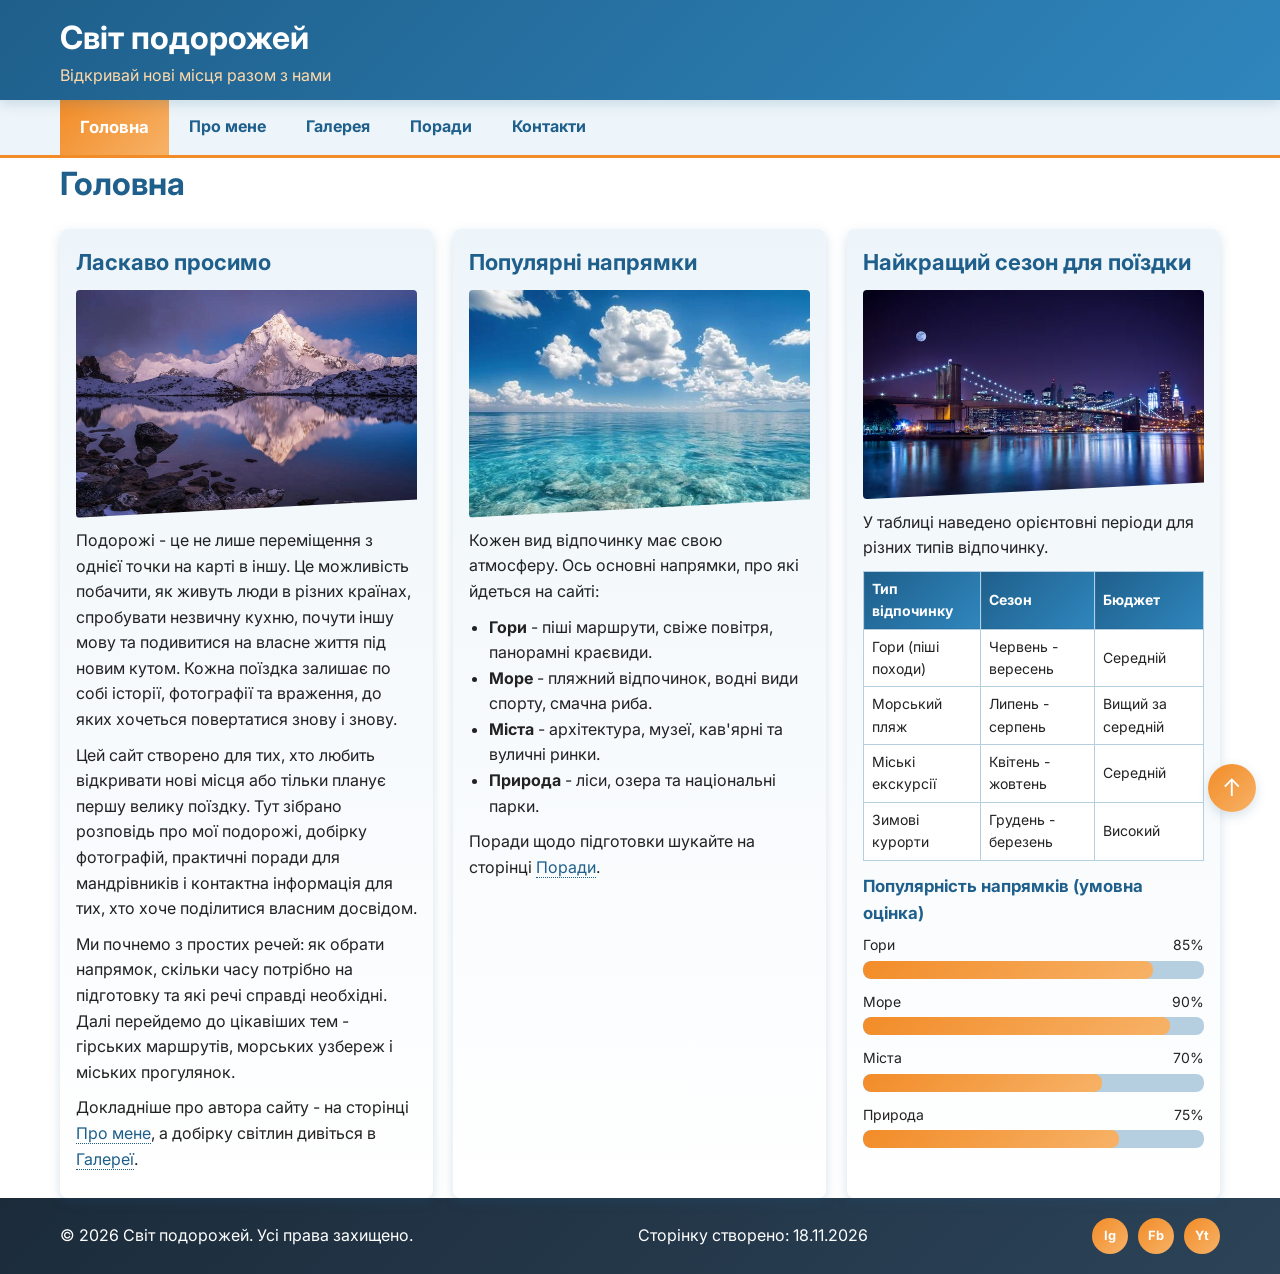
==== index.html @ 8aff6af3 "Add files via upload" ====
<!DOCTYPE html>
<html lang="uk">
<head>
  <meta charset="UTF-8">
  <meta name="viewport" content="width=device-width, initial-scale=1.0">
  <title>Головна - Світ подорожей</title>
  <!-- Підключення шрифту Inter -->
  <link rel="preconnect" href="https://fonts.googleapis.com">
  <link rel="preconnect" href="https://fonts.gstatic.com" crossorigin>
  <link href="https://fonts.googleapis.com/css2?family=Inter:ital,opsz,wght@0,14..32,100..900;1,14..32,100..900&display=swap" rel="stylesheet">
  <link rel="stylesheet" href="css/styles.css">
</head>
<body id="top">
  <!-- Початок шапки -->
  <header>
    <div class="container header-inner">
      <div class="logo">Світ подорожей</div>
      <p class="slogan">Відкривай нові місця разом з нами</p>
    </div>
  </header>
  <!-- Кінець шапки -->

  <!-- Початок навігації -->
  <nav>
    <div class="container">
      <ul class="menu">
          <li><a href="index.html" class="active">Головна</a></li>
          <li><a href="about.html">Про мене</a></li>
          <li><a href="gallery.html">Галерея</a></li>
          <li class="dropdown">
            <a href="tips.html">Поради</a>
            <!-- Випадаюче меню з анімацією висування -->
            <ul class="submenu">
              <li><a href="tips.html#prepare">Підготовка</a></li>
              <li><a href="tips.html#packing">Що взяти</a></li>
              <li><a href="tips.html#budget">Бюджет</a></li>
            </ul>
          </li>
          <li><a href="contacts.html">Контакти</a></li>
      </ul>
    </div>
  </nav>
  <!-- Кінець навігації -->

  <!-- Початок основного контенту -->
  <main class="container">
    <h1>Головна</h1>
    <div class="columns">
      <!-- Блок 1: вступна інформація -->
      <section>
        <h2>Ласкаво просимо</h2>
        <img src="images/mountains.webp" alt="Гірський краєвид на заході сонця">
        <p>Подорожі - це не лише переміщення з однієї точки на карті в іншу. Це можливість побачити, як живуть люди в різних країнах, спробувати незвичну кухню, почути іншу мову та подивитися на власне життя під новим кутом. Кожна поїздка залишає по собі історії, фотографії та враження, до яких хочеться повертатися знову і знову.</p>
        <p>Цей сайт створено для тих, хто любить відкривати нові місця або тільки планує першу велику поїздку. Тут зібрано розповідь про мої подорожі, добірку фотографій, практичні поради для мандрівників і контактна інформація для тих, хто хоче поділитися власним досвідом.</p>
        <p>Ми почнемо з простих речей: як обрати напрямок, скільки часу потрібно на підготовку та які речі справді необхідні. Далі перейдемо до цікавіших тем - гірських маршрутів, морських узбереж і міських прогулянок.</p>
        <p>Докладніше про автора сайту - на сторінці <a href="about.html">Про мене</a>, а добірку світлин дивіться в <a href="gallery.html">Галереї</a>.</p>
      </section>
      <!-- Блок 2: напрямки та приклади -->
      <section>
        <h2>Популярні напрямки</h2>
        <img src="images/sea.webp" alt="Берег моря на заході сонця">
        <p>Кожен вид відпочинку має свою атмосферу. Ось основні напрямки, про які йдеться на сайті:</p>
        <ul>
          <li><strong>Гори</strong> - піші маршрути, свіже повітря, панорамні краєвиди.</li>
          <li><strong>Море</strong> - пляжний відпочинок, водні види спорту, смачна риба.</li>
          <li><strong>Міста</strong> - архітектура, музеї, кав'ярні та вуличні ринки.</li>
          <li><strong>Природа</strong> - ліси, озера та національні парки.</li>
        </ul>
        <p>Поради щодо підготовки шукайте на сторінці <a href="tips.html">Поради</a>.</p>
      </section>
      <!-- Блок 3: додаткова інформація -->
      <section>
        <h2>Найкращий сезон для поїздки</h2>
        <img src="images/city.webp" alt="Нічне місто з вогнями">
        <p>У таблиці наведено орієнтовні періоди для різних типів відпочинку.</p>
        <table>
          <thead>
            <tr><th>Тип відпочинку</th><th>Сезон</th><th>Бюджет</th></tr>
          </thead>
          <tbody>
            <tr><td>Гори (піші походи)</td><td>Червень - вересень</td><td>Середній</td></tr>
            <tr><td>Морський пляж</td><td>Липень - серпень</td><td>Вищий за середній</td></tr>
            <tr><td>Міські екскурсії</td><td>Квітень - жовтень</td><td>Середній</td></tr>
            <tr><td>Зимові курорти</td><td>Грудень - березень</td><td>Високий</td></tr>
          </tbody>
        </table>
        <!-- Прогрес-бари: width з transition -->
        <h3>Популярність напрямків (умовна оцінка)</h3>
        <p class="label"><span>Гори</span><span>85%</span></p>
        <div class="bar"><span style="--w: 85%"></span></div>
        <p class="label"><span>Море</span><span>90%</span></p>
        <div class="bar"><span style="--w: 90%"></span></div>
        <p class="label"><span>Міста</span><span>70%</span></p>
        <div class="bar"><span style="--w: 70%"></span></div>
        <p class="label"><span>Природа</span><span>75%</span></p>
        <div class="bar"><span style="--w: 75%"></span></div>
      </section>
    </div>
  </main>
  <!-- Кінець основного контенту -->

  <!-- Початок футера -->
  <footer>
    <div class="container footer-inner">
      <p>&copy; 2026 Світ подорожей. Усі права захищено.</p>
      <p>Сторінку створено: 18.11.2026</p>
      <p class="social">
        <a class="icon" href="https://www.instagram.com/" target="_blank" rel="noopener" title="Instagram" aria-label="Instagram">Ig</a>
        <a class="icon" href="https://www.facebook.com/" target="_blank" rel="noopener" title="Facebook" aria-label="Facebook">Fb</a>
        <a class="icon" href="https://www.youtube.com/" target="_blank" rel="noopener" title="YouTube" aria-label="YouTube">Yt</a>
      </p>
    </div>
  </footer>
  <!-- Кінець футера -->

  <!-- Кнопка повернення нагору (плавний скролінг через CSS) -->
  <a href="#top" class="back-to-top" title="Нагору" aria-label="Нагору">&uarr;</a>
</body>
</html>
---- css/styles.css ----
/* ===== Змінні: кольори, градієнти, тіні та шрифт ===== */
:root {
  --color-primary: #1f5f8b;
  --color-accent: #f28c28;
  --color-light: #eef5fa;
  --color-dark: #1b2b3a;
  --color-white: #ffffff;
  --color-text: #222222;
  --color-border: #b5cfe0;
  --color-slogan: #ffd9a8;
  --gradient-primary: linear-gradient(135deg, #1f5f8b, #2f86bd);
  --gradient-accent: linear-gradient(135deg, #f28c28, #f7b267);
  --gradient-dark: linear-gradient(135deg, #1b2b3a, #2c4358);
  --shadow: 0 0.25rem 0.75rem rgba(31, 95, 139, 0.18);
  --shadow-hover: 0 0.6rem 1.4rem rgba(31, 95, 139, 0.35);
  --font-family: "Inter", Arial, Helvetica, sans-serif;
}

/* ===== Загальні стилі ===== */
/* Коментар: Плавний скролінг для кнопки "Нагору" та посилань-якорів */
html {
  scroll-behavior: smooth;
  scroll-padding-top: 7rem;
}

/* Скидання відступів */
* {
  box-sizing: border-box;
  margin: 0;
  padding: 0;
}

/* Основний шрифт і кольори беруться зі змінних :root. Відступ зверху дорівнює висоті фіксованої шапки */
body {
  font-family: var(--font-family);
  background-color: var(--color-white);
  color: var(--color-text);
  line-height: 1.6;
  min-height: 100vh;
  padding-top: 6.25rem;
  display: flex;
  flex-direction: column;
}

/* Основний контент займає вільне місце, футер притискається донизу */
main {
  flex: 1;
  width: 100%;
  padding-top: 1.25rem;
  padding-bottom: 1.875rem;
}

/* Контейнер: максимум 1200px (75rem), по центру */
.container {
  max-width: 75rem;
  margin: 0 auto;
  padding: 0 1.25rem;
}

/* ===== Шапка ===== */
/* Коментар: Шапка з фіксованою позицією, градієнтом і тінню */
header {
  position: fixed;
  top: 0;
  left: 0;
  right: 0;
  z-index: 100;
  height: 6.25rem;
  background: var(--gradient-primary);
  color: var(--color-white);
  box-shadow: var(--shadow);
}

.header-inner {
  height: 6.25rem;
  display: flex;
  flex-direction: column;
  justify-content: center;
  align-items: flex-start;
}

/* Коментар: Анімація появи (fade-in) назви сайту та трансформація scale при hover на логотипі */
.logo {
  font-size: 2rem;
  font-weight: bold;
  cursor: default;
  transform-origin: left center;
  -webkit-transition: -webkit-transform 0.3s ease, color 0.3s ease;
  -moz-transition: -moz-transform 0.3s ease, color 0.3s ease;
  transition: transform 0.3s ease, color 0.3s ease;
  -webkit-animation: fadeIn 1.2s ease-out backwards;
  -moz-animation: fadeIn 1.2s ease-out backwards;
  animation: fadeIn 1.2s ease-out backwards;
  will-change: transform;
}

.logo:hover {
  -webkit-transform: scale(1.08);
  -moz-transform: scale(1.08);
  transform: scale(1.08);
  color: var(--color-slogan);
}

.slogan {
  font-size: 1rem;
  color: var(--color-slogan);
  -webkit-animation: fadeIn 2s ease-out backwards;
  -moz-animation: fadeIn 2s ease-out backwards;
  animation: fadeIn 2s ease-out backwards;
}

/* ===== Навігація ===== */
nav {
  position: relative;
  z-index: 50;
  background-color: var(--color-light);
  border-bottom: 0.1875rem solid var(--color-accent);
}

/* Коментар: Горизонтальне меню на flexbox */
.menu {
  list-style: none;
  display: flex;
}

.menu > li {
  position: relative;
}

/* Коментар: Плавні переходи кольору та розміру тексту пунктів меню */
nav a {
  display: block;
  padding: 0.875rem 1.25rem;
  color: var(--color-primary);
  text-decoration: none;
  font-size: 1rem;
  font-weight: bold;
  -webkit-transition: all 0.3s;
  -moz-transition: all 0.3s;
  transition: all 0.3s;
}

nav a:hover,
nav a.active {
  background: var(--gradient-accent);
  color: var(--color-white);
  font-size: 1.05rem;
}

/* Коментар: Dropdown-меню з анімацією висування (translateY) */
.submenu {
  list-style: none;
  position: absolute;
  top: 100%;
  left: 0;
  min-width: 12rem;
  background-color: var(--color-white);
  box-shadow: var(--shadow-hover);
  border-radius: 0 0 0.375rem 0.375rem;
  opacity: 0;
  visibility: hidden;
  -webkit-transform: translateY(-0.75rem);
  -moz-transform: translateY(-0.75rem);
  transform: translateY(-0.75rem);
  -webkit-transition: all 0.3s ease;
  -moz-transition: all 0.3s ease;
  transition: all 0.3s ease;
  will-change: transform, opacity;
}

.dropdown:hover .submenu,
.dropdown:focus-within .submenu {
  opacity: 1;
  visibility: visible;
  -webkit-transform: translateY(0);
  -moz-transform: translateY(0);
  transform: translateY(0);
}

.submenu a {
  font-size: 0.95rem;
  font-weight: normal;
}

/* ===== Основний контент ===== */
h1 {
  color: var(--color-primary);
  margin-bottom: 1.25rem;
}

/* Три колонки через Flexbox */
.columns {
  display: flex;
  gap: 1.25rem;
}

/* Коментар: Блоки-картки: transition для transform і box-shadow при hover */
section {
  flex: 1;
  background: linear-gradient(180deg, var(--color-light), var(--color-white));
  padding: 1rem;
  border-radius: 0.5rem;
  box-shadow: var(--shadow);
  -webkit-transition: -webkit-transform 0.3s ease, box-shadow 0.3s ease;
  -moz-transition: -moz-transform 0.3s ease, box-shadow 0.3s ease;
  transition: transform 0.3s ease, box-shadow 0.3s ease;
  will-change: transform;
}

section:hover {
  -webkit-transform: translateY(-0.3rem);
  -moz-transform: translateY(-0.3rem);
  transform: translateY(-0.3rem);
  box-shadow: var(--shadow-hover);
}

/* Коментар: Блок 1 з'їжджає зліва (slide-in), блоки 2 та 3 плавно з'являються знизу */
.columns section:nth-child(1) {
  -webkit-animation: slideInLeft 0.9s ease-out backwards;
  -moz-animation: slideInLeft 0.9s ease-out backwards;
  animation: slideInLeft 0.9s ease-out backwards;
}

.columns section:nth-child(2) {
  -webkit-animation: fadeUp 0.9s ease-out 0.2s backwards;
  -moz-animation: fadeUp 0.9s ease-out 0.2s backwards;
  animation: fadeUp 0.9s ease-out 0.2s backwards;
}

.columns section:nth-child(3) {
  -webkit-animation: fadeUp 0.9s ease-out 0.4s backwards;
  -moz-animation: fadeUp 0.9s ease-out 0.4s backwards;
  animation: fadeUp 0.9s ease-out 0.4s backwards;
}

section h2 {
  color: var(--color-primary);
  margin-bottom: 0.625rem;
  font-size: 1.375rem;
}

section h3 {
  color: var(--color-primary);
  margin: 0.75rem 0 0.5rem;
  font-size: 1.05rem;
}

section p {
  margin-bottom: 0.625rem;
}

/* Коментар: Зображення - clip-path, filter: blur при завантаженні та rotate/scale при hover */
section img {
  width: 100%;
  height: auto;
  display: block;
  margin-bottom: 0.625rem;
  border-radius: 0.25rem;
  -webkit-clip-path: polygon(0 0, 100% 0, 100% 92%, 0 100%);
  clip-path: polygon(0 0, 100% 0, 100% 92%, 0 100%);
  -webkit-transition: -webkit-transform 0.4s ease, -webkit-clip-path 0.4s ease;
  -moz-transition: -moz-transform 0.4s ease, clip-path 0.4s ease;
  transition: transform 0.4s ease, clip-path 0.4s ease;
  -webkit-animation: unblur 1.2s ease-out backwards;
  -moz-animation: unblur 1.2s ease-out backwards;
  animation: unblur 1.2s ease-out backwards;
  will-change: transform;
}

section img:hover {
  -webkit-transform: scale(1.05) rotate(-1.5deg);
  -moz-transform: scale(1.05) rotate(-1.5deg);
  transform: scale(1.05) rotate(-1.5deg);
  -webkit-clip-path: polygon(0 0, 100% 0, 100% 100%, 0 100%);
  clip-path: polygon(0 0, 100% 0, 100% 100%, 0 100%);
}

section ul,
section ol {
  margin: 0 0 0.625rem 1.25rem;
}

/* Коментар: Посилання в тексті з анімацією підкреслення при hover */
main a {
  color: var(--color-primary);
  text-decoration: none;
  border-bottom: 0.0625rem dotted var(--color-primary);
  background-image: linear-gradient(var(--color-accent), var(--color-accent));
  background-repeat: no-repeat;
  background-position: 0 100%;
  background-size: 0 0.125rem;
  -webkit-transition: background-size 0.3s ease, color 0.3s ease;
  -moz-transition: background-size 0.3s ease, color 0.3s ease;
  transition: background-size 0.3s ease, color 0.3s ease;
}

main a:hover {
  background-size: 100% 0.125rem;
  color: var(--color-accent);
}

/* ===== Таблиці ===== */
table {
  width: 100%;
  border-collapse: collapse;
  background-color: var(--color-white);
  margin-bottom: 0.625rem;
}

th,
td {
  border: 0.0625rem solid var(--color-border);
  padding: 0.375rem 0.5rem;
  text-align: left;
  font-size: 0.875rem;
}

th {
  background: var(--gradient-primary);
  color: var(--color-white);
}

/* Коментар: Підсвічування рядка таблиці */
td {
  -webkit-transition: background-color 0.3s ease;
  -moz-transition: background-color 0.3s ease;
  transition: background-color 0.3s ease;
}

tr:hover td {
  background-color: var(--color-slogan);
}

/* ===== Прогрес-бари ===== */
/* Коментар: Ширина смуги анімується keyframes при завантаженні, а при hover плавно змінюється через transition: width */
.label {
  display: flex;
  justify-content: space-between;
  font-size: 0.875rem;
  margin-bottom: 0.25rem;
}

.bar {
  height: 1.125rem;
  background-color: var(--color-border);
  border-radius: 0.5rem;
  overflow: hidden;
  margin-bottom: 0.75rem;
}

.bar span {
  display: block;
  height: 100%;
  width: var(--w);
  background: var(--gradient-accent);
  border-radius: 0.5rem;
  -webkit-transition: width 0.8s ease;
  -moz-transition: width 0.8s ease;
  transition: width 0.8s ease;
  -webkit-animation: growBar 1.6s ease-out backwards;
  -moz-animation: growBar 1.6s ease-out backwards;
  animation: growBar 1.6s ease-out backwards;
  will-change: width;
}

.bar:hover span {
  width: calc(var(--w) + 8%);
}

/* ===== Акордеон (без JavaScript) ===== */
/* Коментар: Анімація висоти через max-height та приховані checkbox */
.accordion input {
  position: absolute;
  opacity: 0;
  width: 0;
  height: 0;
}

.accordion label {
  display: block;
  margin-top: 0.5rem;
  padding: 0.6rem 0.8rem;
  background: var(--gradient-primary);
  color: var(--color-white);
  font-weight: bold;
  font-size: 0.9rem;
  border-radius: 0.3rem;
  cursor: pointer;
  -webkit-transition: all 0.3s ease;
  -moz-transition: all 0.3s ease;
  transition: all 0.3s ease;
}

.accordion label:hover {
  padding-left: 1.2rem;
  background: var(--gradient-accent);
}

.accordion input:focus + label {
  outline: 0.125rem solid var(--color-accent);
}

.acc-content {
  max-height: 0;
  overflow: hidden;
  padding: 0 0.8rem;
  background-color: var(--color-white);
  -webkit-transition: max-height 0.4s ease, padding 0.4s ease;
  -moz-transition: max-height 0.4s ease, padding 0.4s ease;
  transition: max-height 0.4s ease, padding 0.4s ease;
}

.accordion input:checked + label + .acc-content {
  max-height: 12rem;
  padding: 0.6rem 0.8rem 0.1rem;
}

/* ===== Форма ===== */
label {
  display: block;
  margin-top: 0.5rem;
  font-weight: bold;
}

input,
textarea {
  width: 100%;
  padding: 0.5rem;
  border: 0.0625rem solid var(--color-border);
  border-radius: 0.25rem;
  font-family: var(--font-family);
  -webkit-transition: border-color 0.3s ease, box-shadow 0.3s ease;
  -moz-transition: border-color 0.3s ease, box-shadow 0.3s ease;
  transition: border-color 0.3s ease, box-shadow 0.3s ease;
}

input:focus,
textarea:focus {
  outline: none;
  border-color: var(--color-accent);
  box-shadow: 0 0 0 0.2rem rgba(242, 140, 40, 0.3);
}

/* Коментар: Анімація кнопки відправки - пульсація (keyframes) та збільшення при hover */
button {
  font-family: var(--font-family);
  margin-top: 0.75rem;
  padding: 0.65rem 1.5rem;
  background: var(--gradient-primary);
  color: var(--color-white);
  border: none;
  border-radius: 0.25rem;
  cursor: pointer;
  font-size: 1rem;
  -webkit-animation: pulse 2.4s ease-in-out infinite;
  -moz-animation: pulse 2.4s ease-in-out infinite;
  animation: pulse 2.4s ease-in-out infinite;
  -webkit-transition: all 0.3s ease;
  -moz-transition: all 0.3s ease;
  transition: all 0.3s ease;
  will-change: transform;
}

button:hover {
  background: var(--gradient-accent);
  -webkit-transform: translateY(-0.15rem) scale(1.06);
  -moz-transform: translateY(-0.15rem) scale(1.06);
  transform: translateY(-0.15rem) scale(1.06);
}

button:active {
  -webkit-transform: scale(0.96);
  -moz-transform: scale(0.96);
  transform: scale(0.96);
}

/* ===== Футер ===== */
footer {
  background: var(--gradient-dark);
  color: var(--color-white);
  padding: 1.25rem 0;
}

.footer-inner {
  display: flex;
  justify-content: space-between;
  align-items: center;
  flex-wrap: wrap;
  gap: 0.625rem;
}

/* Коментар: Соціальні іконки з анімацією підстрибування (bounce) при hover */
.social {
  display: flex;
  gap: 0.625rem;
}

.icon {
  display: flex;
  align-items: center;
  justify-content: center;
  width: 2.25rem;
  height: 2.25rem;
  border-radius: 50%;
  background: var(--gradient-accent);
  color: var(--color-white);
  font-size: 0.8rem;
  font-weight: bold;
  text-decoration: none;
  will-change: transform;
}

.icon:hover {
  -webkit-animation: bounce 0.6s ease infinite;
  -moz-animation: bounce 0.6s ease infinite;
  animation: bounce 0.6s ease infinite;
}

/* Коментар: Кнопка "Нагору" з фіксованою позицією */
.back-to-top {
  position: fixed;
  right: 1.5rem;
  bottom: 5.5rem;
  z-index: 90;
  display: flex;
  align-items: center;
  justify-content: center;
  width: 3rem;
  height: 3rem;
  border-radius: 50%;
  background: var(--gradient-accent);
  color: var(--color-white);
  font-size: 1.5rem;
  text-decoration: none;
  box-shadow: var(--shadow);
  -webkit-transition: all 0.3s ease;
  -moz-transition: all 0.3s ease;
  transition: all 0.3s ease;
  will-change: transform;
}

.back-to-top:hover {
  -webkit-transform: translateY(-0.25rem) scale(1.12);
  -moz-transform: translateY(-0.25rem) scale(1.12);
  transform: translateY(-0.25rem) scale(1.12);
  box-shadow: var(--shadow-hover);
}

/* ===== Ключові кадри (@keyframes) ===== */
/* Коментар: Поява з прозорості */
@-webkit-keyframes fadeIn {
  from {
    opacity: 0;
  }
  to {
    opacity: 1;
  }
}

@-moz-keyframes fadeIn {
  from {
    opacity: 0;
  }
  to {
    opacity: 1;
  }
}

@keyframes fadeIn {
  from {
    opacity: 0;
  }
  to {
    opacity: 1;
  }
}

/* Коментар: Блок 1 з'їжджає зліва */
@-webkit-keyframes slideInLeft {
  from {
    opacity: 0;
    -webkit-transform: translateX(-3rem);
  }
  to {
    opacity: 1;
    -webkit-transform: translateX(0);
  }
}

@-moz-keyframes slideInLeft {
  from {
    opacity: 0;
    -moz-transform: translateX(-3rem);
  }
  to {
    opacity: 1;
    -moz-transform: translateX(0);
  }
}

@keyframes slideInLeft {
  from {
    opacity: 0;
    transform: translateX(-3rem);
  }
  to {
    opacity: 1;
    transform: translateX(0);
  }
}

/* Коментар: Блоки 2 та 3 підіймаються знизу */
@-webkit-keyframes fadeUp {
  from {
    opacity: 0;
    -webkit-transform: translateY(2rem);
  }
  to {
    opacity: 1;
    -webkit-transform: translateY(0);
  }
}

@-moz-keyframes fadeUp {
  from {
    opacity: 0;
    -moz-transform: translateY(2rem);
  }
  to {
    opacity: 1;
    -moz-transform: translateY(0);
  }
}

@keyframes fadeUp {
  from {
    opacity: 0;
    transform: translateY(2rem);
  }
  to {
    opacity: 1;
    transform: translateY(0);
  }
}

/* Коментар: Зображення стають чіткими після завантаження */
@-webkit-keyframes unblur {
  from {
    -webkit-filter: blur(0.5rem);
  }
  to {
    -webkit-filter: blur(0);
  }
}

@-moz-keyframes unblur {
  from {
    filter: blur(0.5rem);
  }
  to {
    filter: blur(0);
  }
}

@keyframes unblur {
  from {
    filter: blur(0.5rem);
  }
  to {
    filter: blur(0);
  }
}

/* Коментар: Заповнення прогрес-бара */
@-webkit-keyframes growBar {
  from {
    width: 0;
  }
}

@-moz-keyframes growBar {
  from {
    width: 0;
  }
}

@keyframes growBar {
  from {
    width: 0;
  }
}

/* Коментар: Підстрибування іконок */
@-webkit-keyframes bounce {
  0%,
  100% {
    -webkit-transform: translateY(0);
  }
  50% {
    -webkit-transform: translateY(-0.5rem);
  }
}

@-moz-keyframes bounce {
  0%,
  100% {
    -moz-transform: translateY(0);
  }
  50% {
    -moz-transform: translateY(-0.5rem);
  }
}

@keyframes bounce {
  0%,
  100% {
    transform: translateY(0);
  }
  50% {
    transform: translateY(-0.5rem);
  }
}

/* Коментар: Пульсація тіні кнопки */
@-webkit-keyframes pulse {
  0%,
  100% {
    box-shadow: 0 0 0 0 rgba(242, 140, 40, 0.5);
  }
  50% {
    box-shadow: 0 0 0 0.6rem rgba(242, 140, 40, 0);
  }
}

@-moz-keyframes pulse {
  0%,
  100% {
    box-shadow: 0 0 0 0 rgba(242, 140, 40, 0.5);
  }
  50% {
    box-shadow: 0 0 0 0.6rem rgba(242, 140, 40, 0);
  }
}

@keyframes pulse {
  0%,
  100% {
    box-shadow: 0 0 0 0 rgba(242, 140, 40, 0.5);
  }
  50% {
    box-shadow: 0 0 0 0.6rem rgba(242, 140, 40, 0);
  }
}

/* ===== Адаптивність: екрани менше 768px ===== */
@media (max-width: 767px) {
  .columns {
    flex-direction: column;
  }

  .menu {
    flex-direction: column;
  }

  /* Коментар: На мобільних підменю показується в потоці без анімації висування */
  .submenu {
    position: static;
    opacity: 1;
    visibility: visible;
    -webkit-transform: none;
    -moz-transform: none;
    transform: none;
    box-shadow: none;
    padding-left: 1rem;
  }

  .logo {
    font-size: 1.5rem;
  }

  .footer-inner {
    flex-direction: column;
  }
}

/* Коментар: Користувачам, які вимкнули анімації в системі, ефекти не показуються */
@media (prefers-reduced-motion: reduce) {
  * {
    -webkit-animation: none !important;
    -moz-animation: none !important;
    animation: none !important;
    -webkit-transition: none !important;
    -moz-transition: none !important;
    transition: none !important;
    scroll-behavior: auto !important;
  }
}
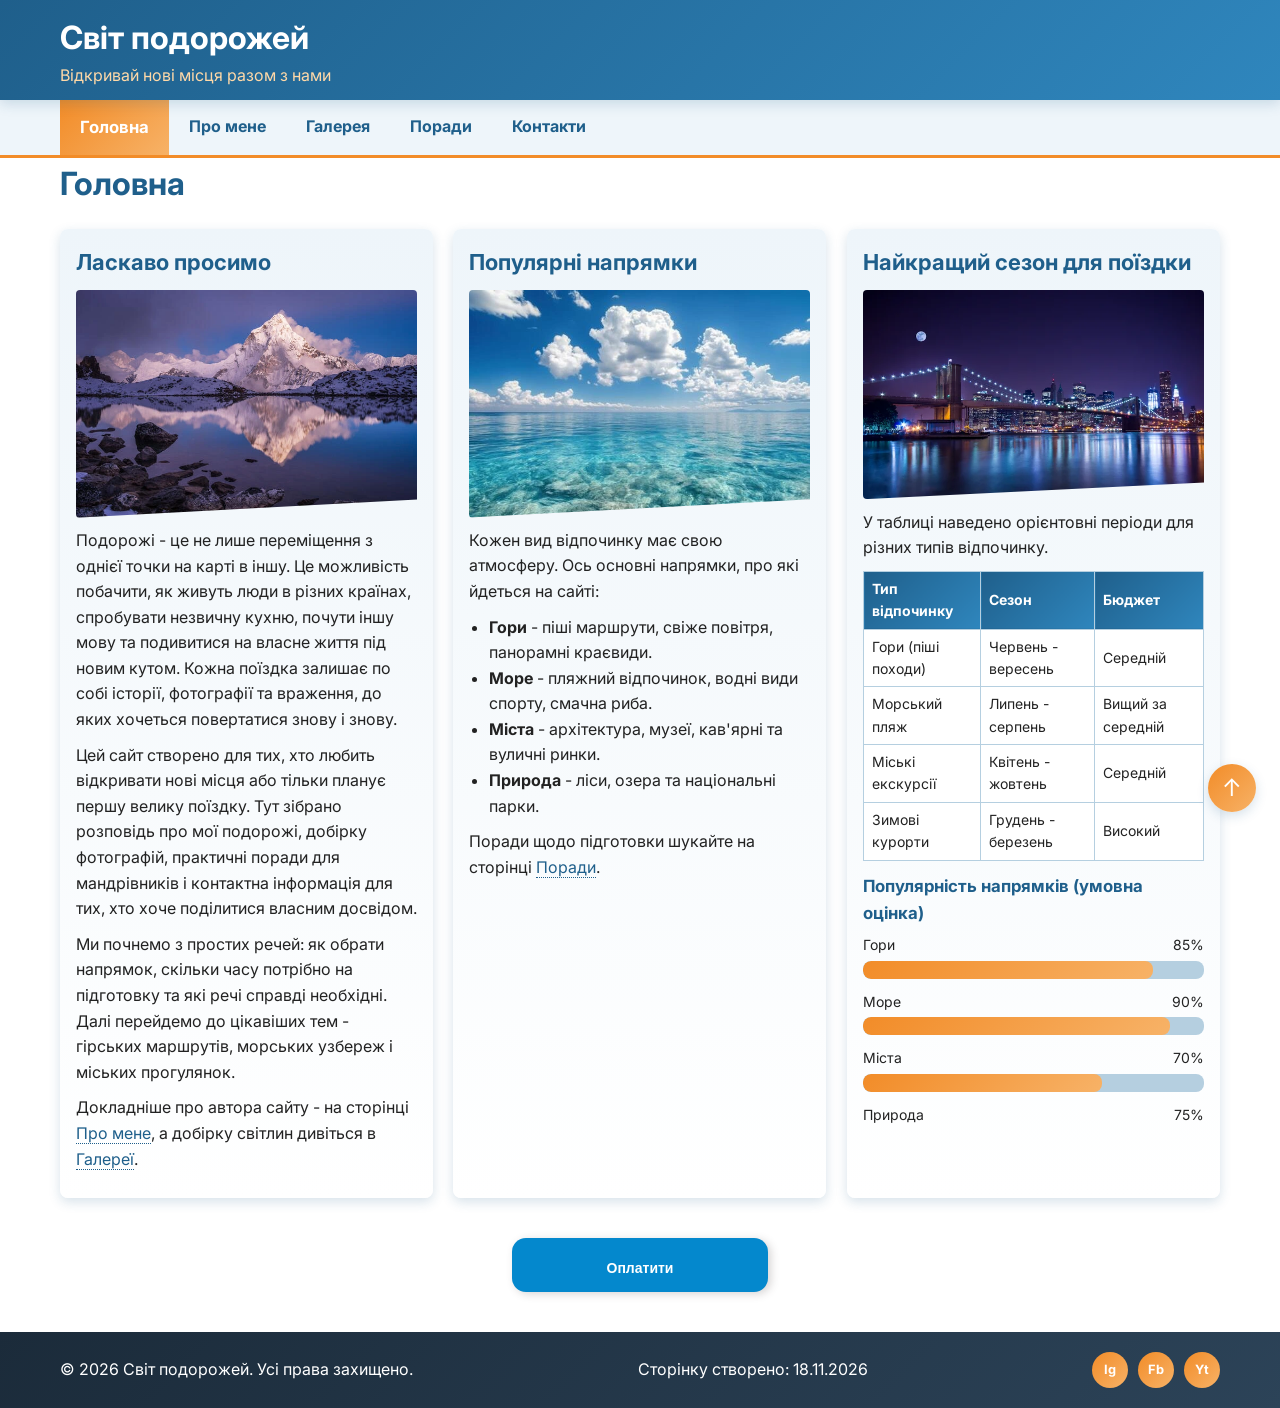
==== commit 0d9cc47d: "Add payment button to index.html Added payment button with styling and link." ====
--- a/index.html
+++ b/index.html
@@ -93,9 +93,15 @@
         <p class="label"><span>Міста</span><span>70%</span></p>
         <div class="bar"><span style="--w: 70%"></span></div>
         <p class="label"><span>Природа</span><span>75%</span></p>
-        <div class="bar"><span style="--w: 75%"></span></div>
-      </section>
+            </div>
+
+    <!-- Кнопка оплати -->
+    <div style="text-align:center; margin:40px 0;">
+      <a href="https://secure.wayforpay.com/button/b1eae6be9dff0" target="_blank" rel="noopener" style="display:inline-block!important;background:#0488cd;background-size:cover;width:256px!important;height:54px!important;border:none!important;border-radius:14px!important;padding:16px!important;text-decoration:none!important;box-shadow:3px 2px 8px rgba(71,66,66,0.22)!important;text-align:center!important;outline:none!important;" onmouseover="this.style.opacity='0.8';" onmouseout="this.style.opacity='1';">
+        <span style="font-family:Verdana,Arial,sans-serif!important;font-weight:bold!important;font-size:14px!important;color:#ffffff!important;line-height:18px!important;vertical-align:middle!important;">Оплатити</span>
+      </a>
     </div>
+    <!-- Кінець кнопки оплати -->
   </main>
   <!-- Кінець основного контенту -->
 
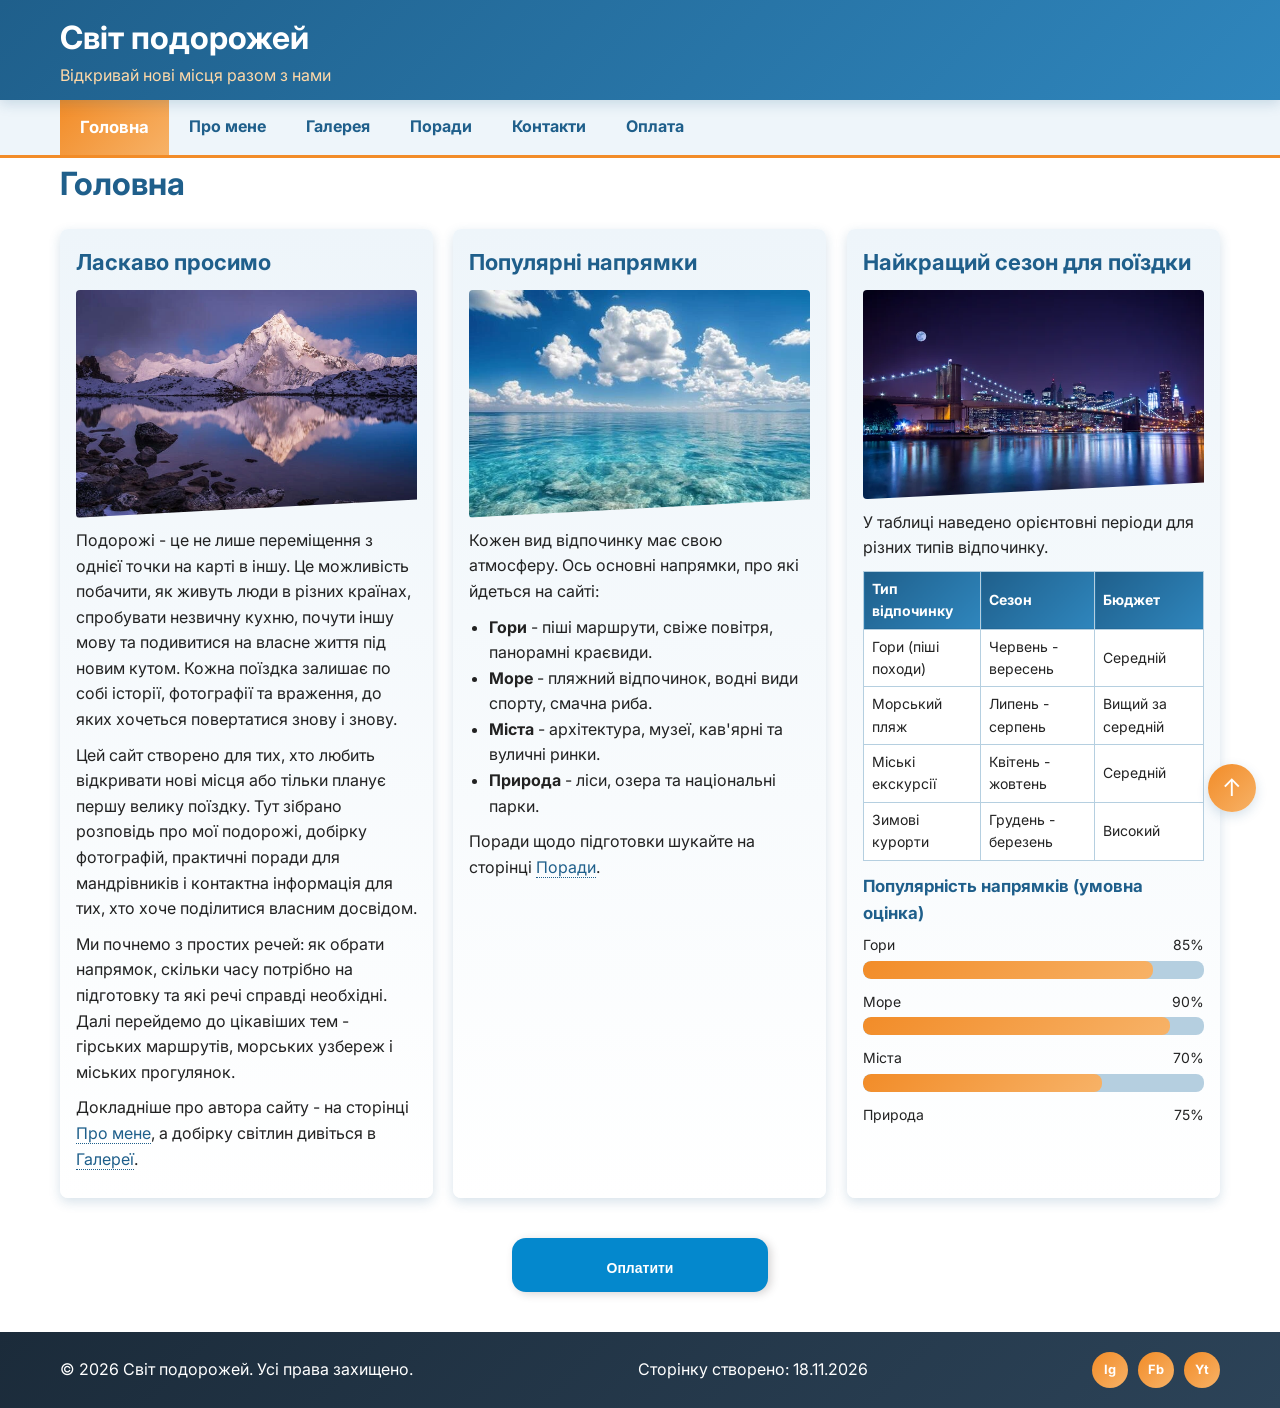
==== commit 1cd5eb8d: "Fix indentation and add payment link in navigation" ====
--- a/index.html
+++ b/index.html
@@ -36,7 +36,8 @@
               <li><a href="tips.html#budget">Бюджет</a></li>
             </ul>
           </li>
-          <li><a href="contacts.html">Контакти</a></li>
+                   <li><a href="contacts.html">Контакти</a></li>
+          <li><a href="https://secure.wayforpay.com/button/b1eae6be9dff0" target="_blank" rel="noopener">Оплата</a></li>
       </ul>
     </div>
   </nav>
